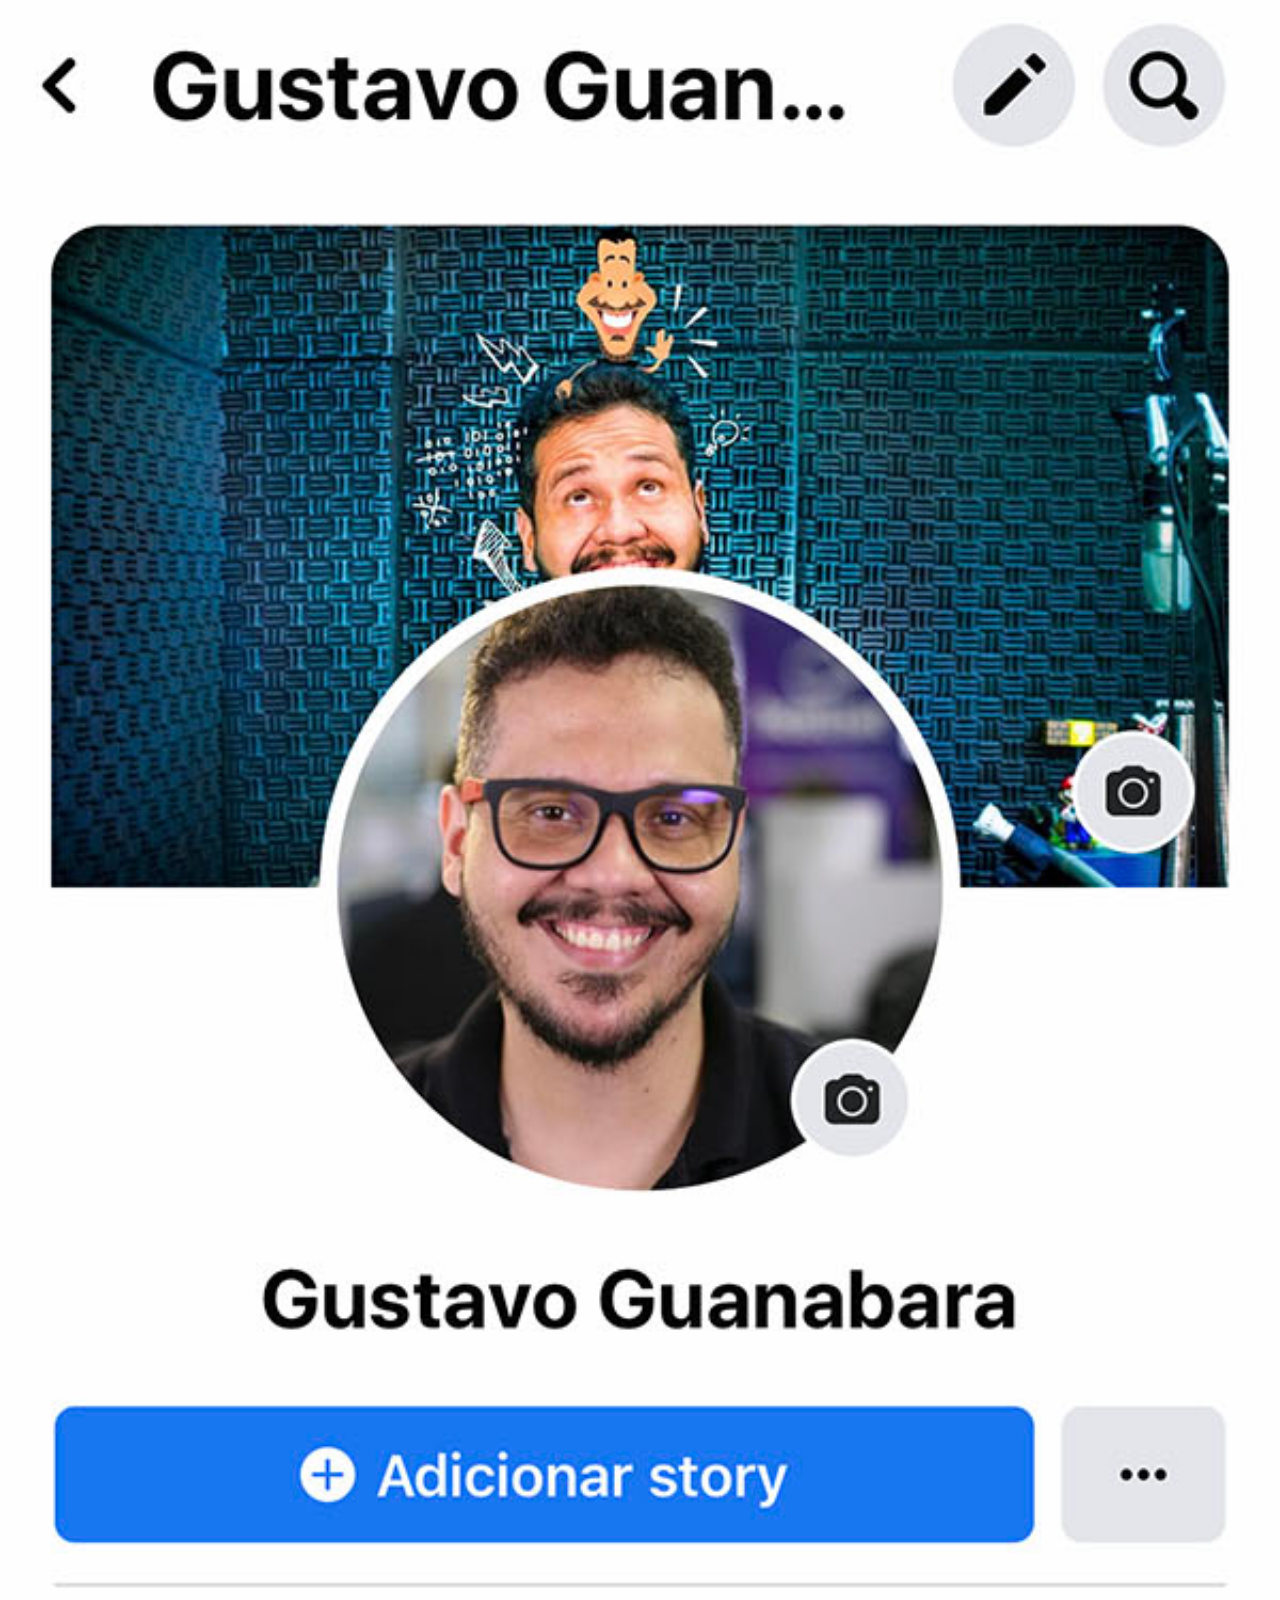
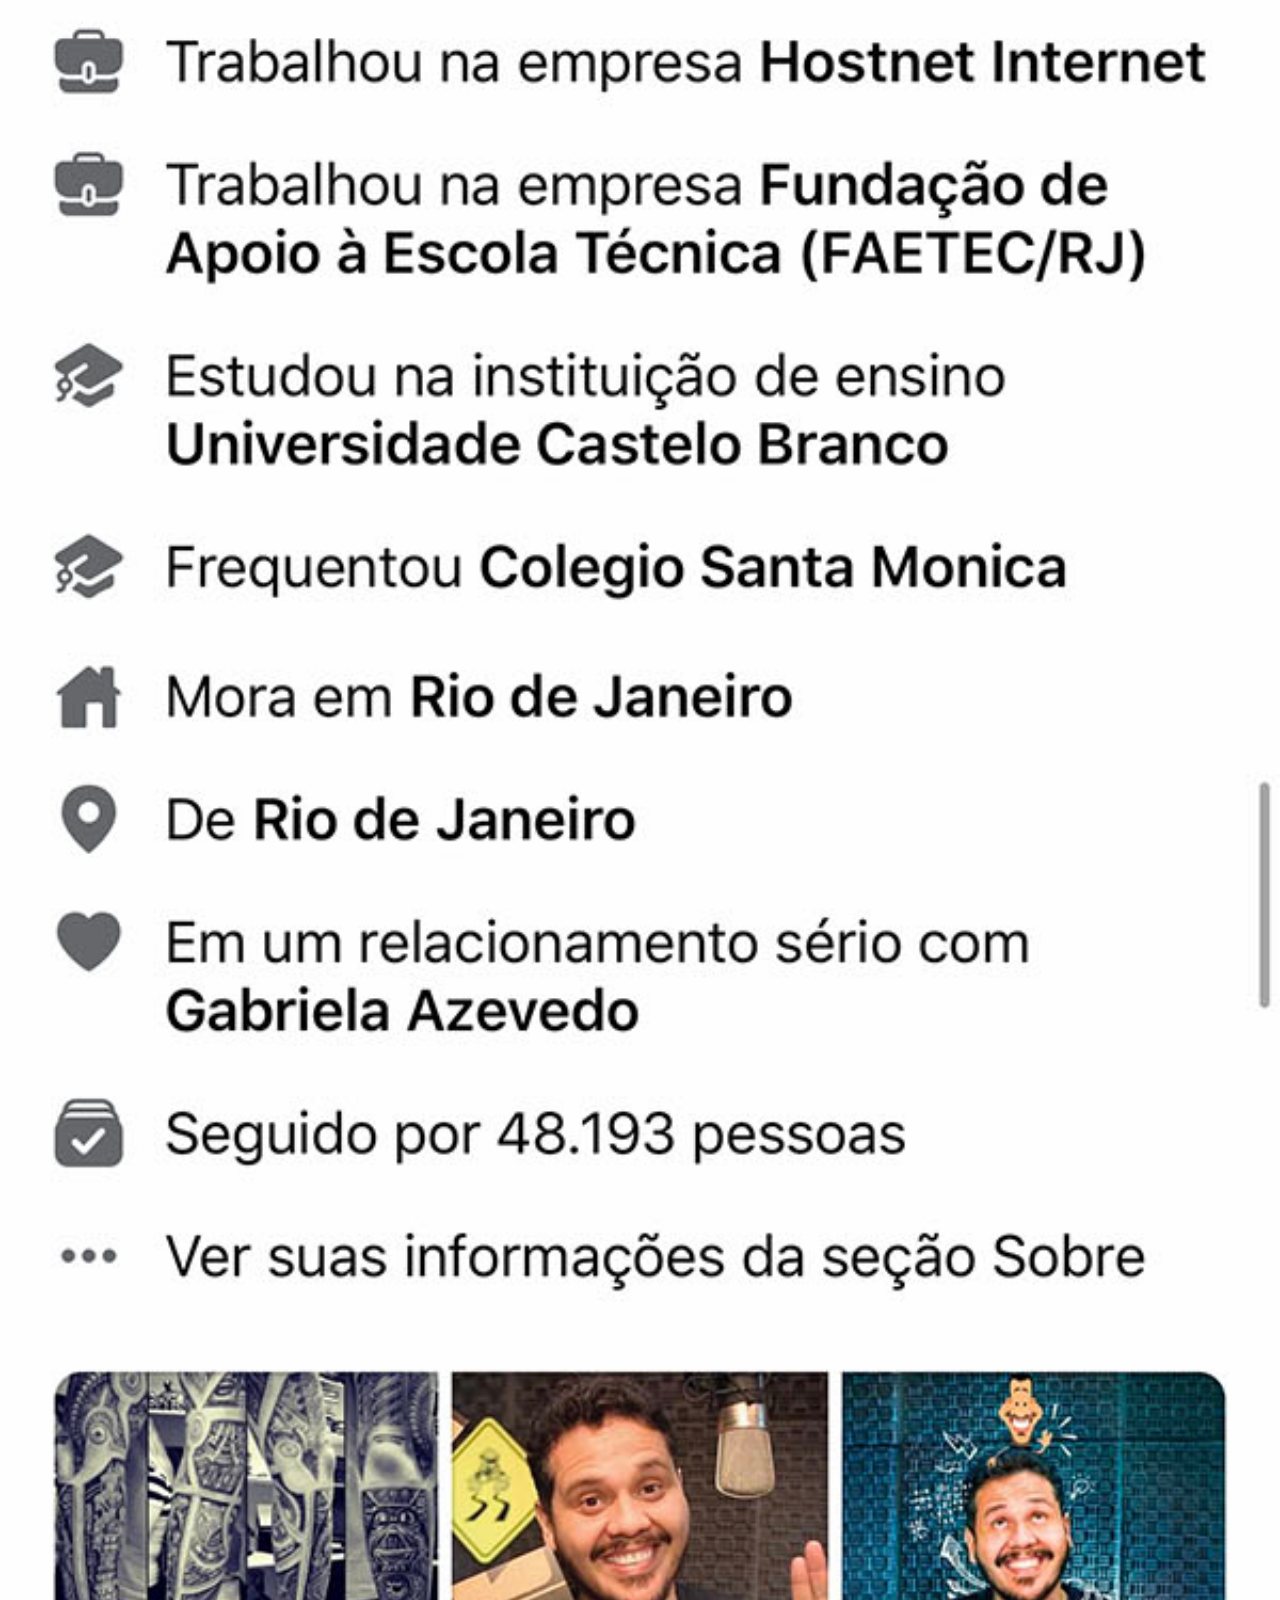
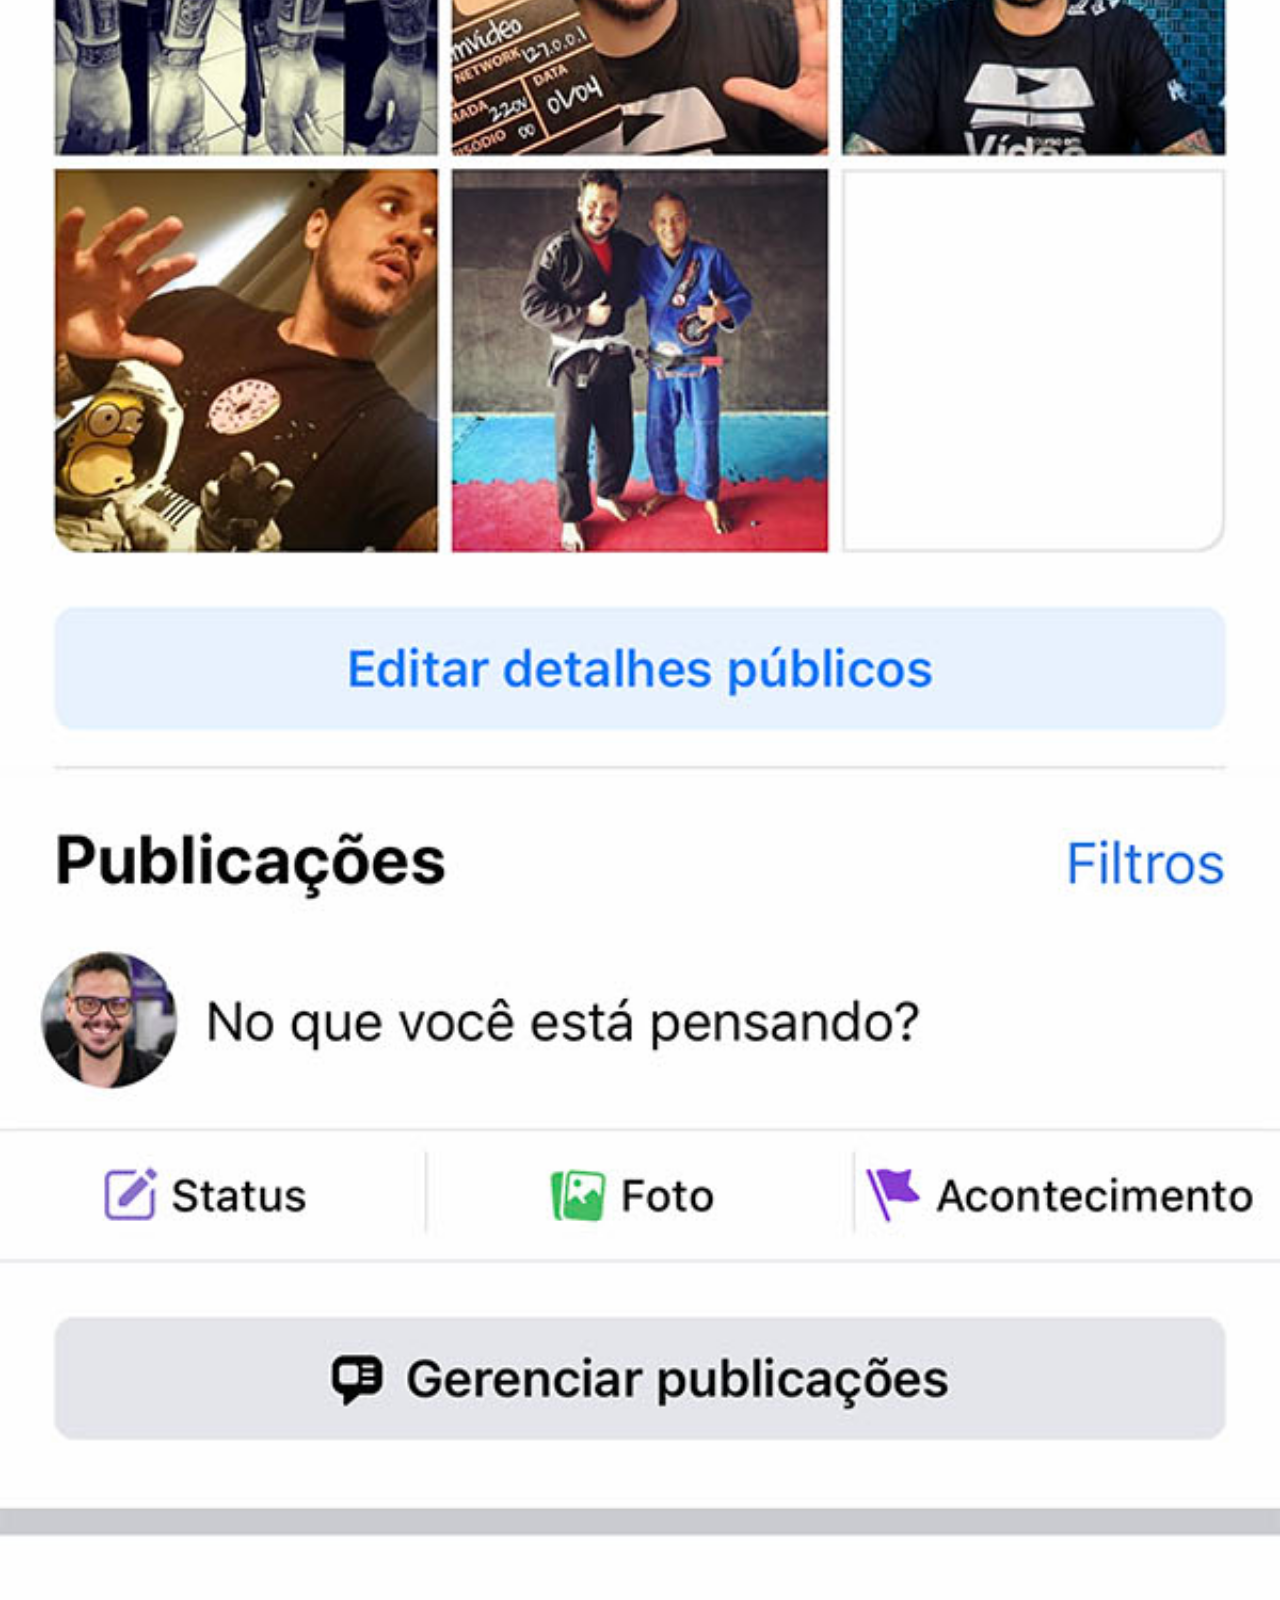
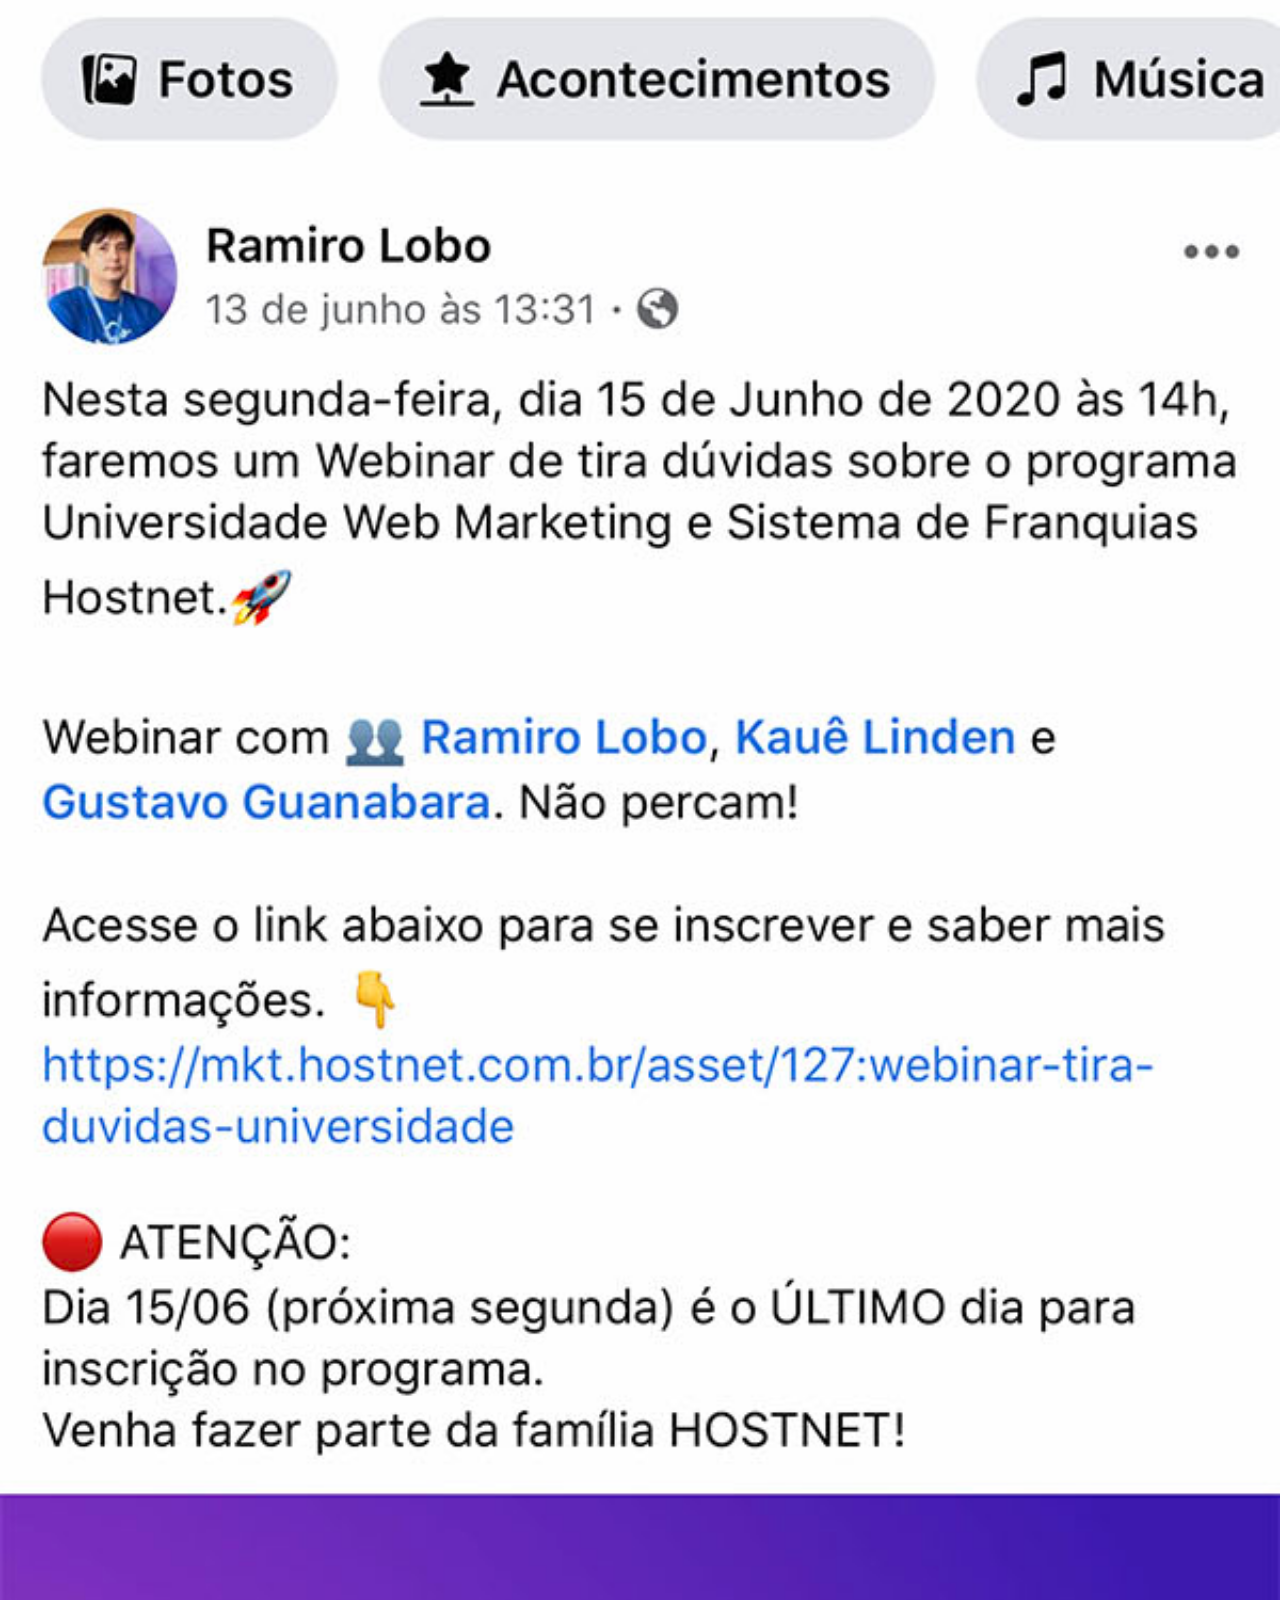
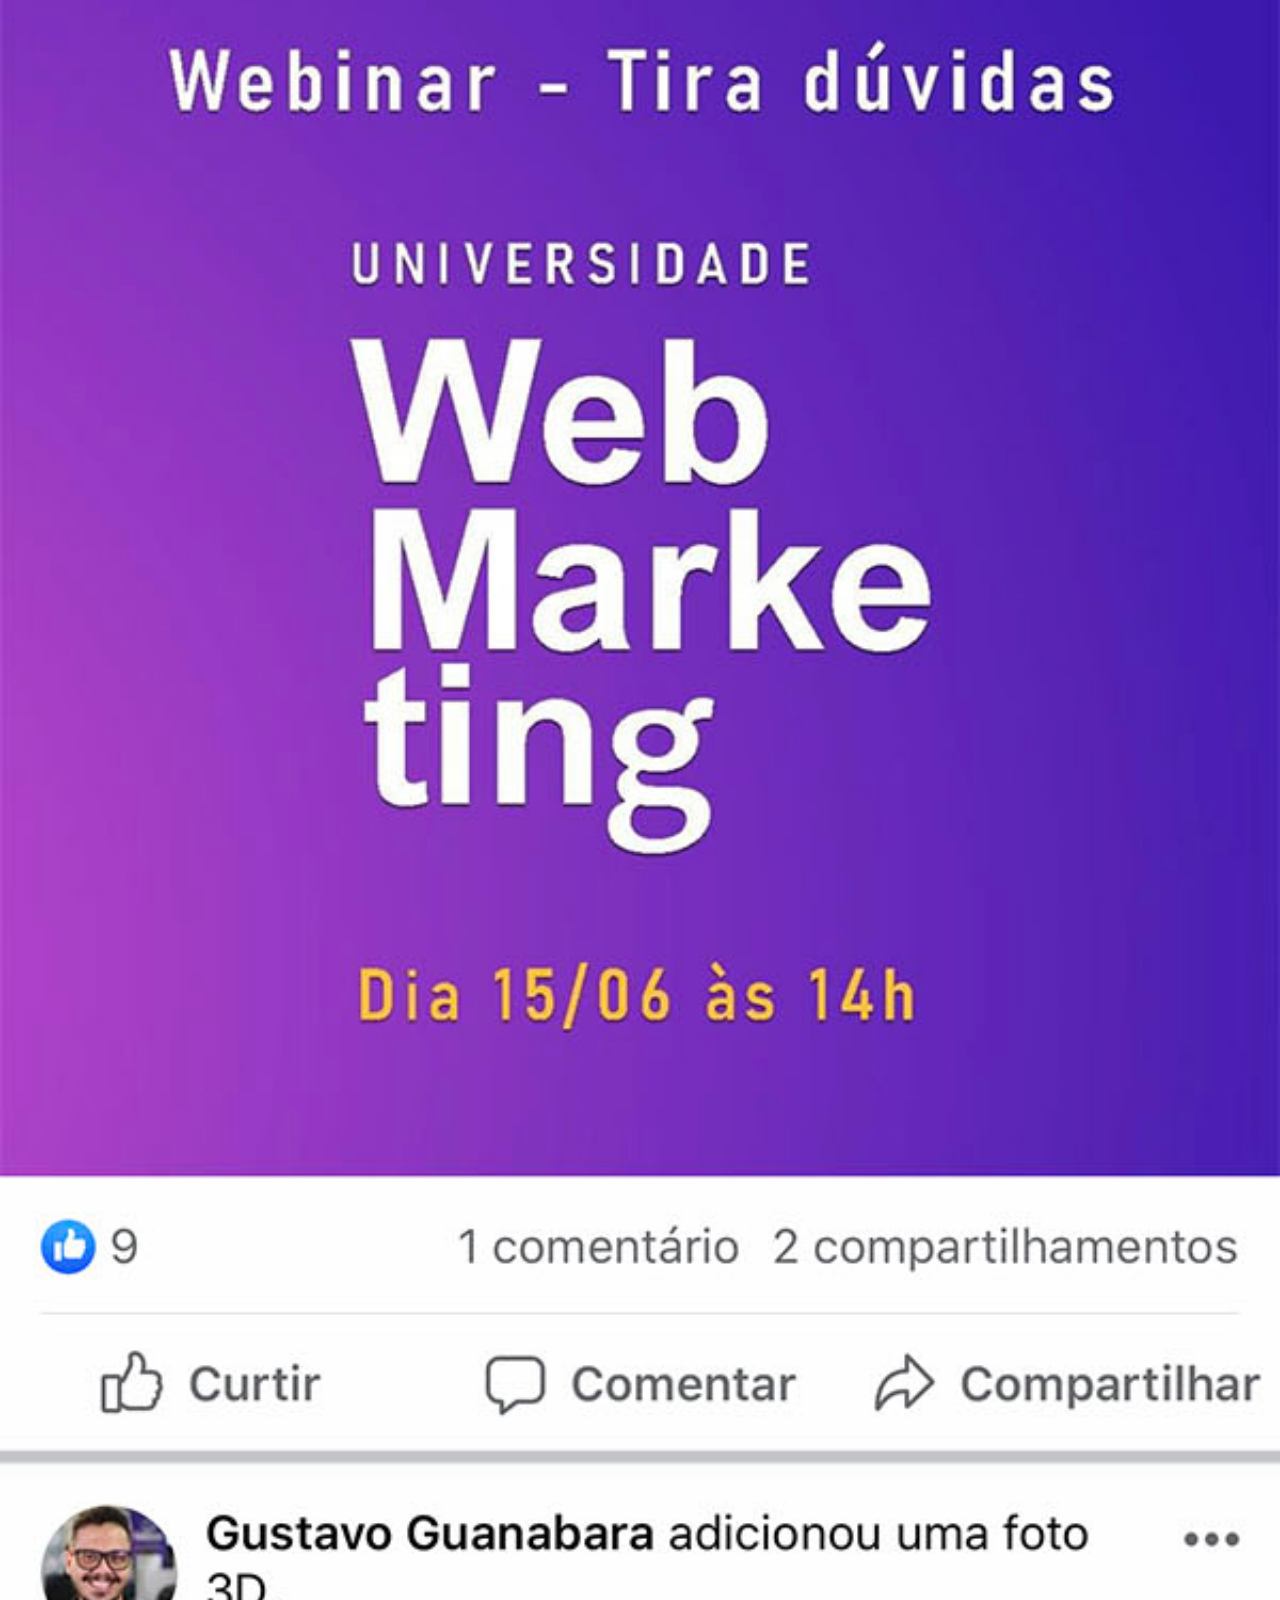
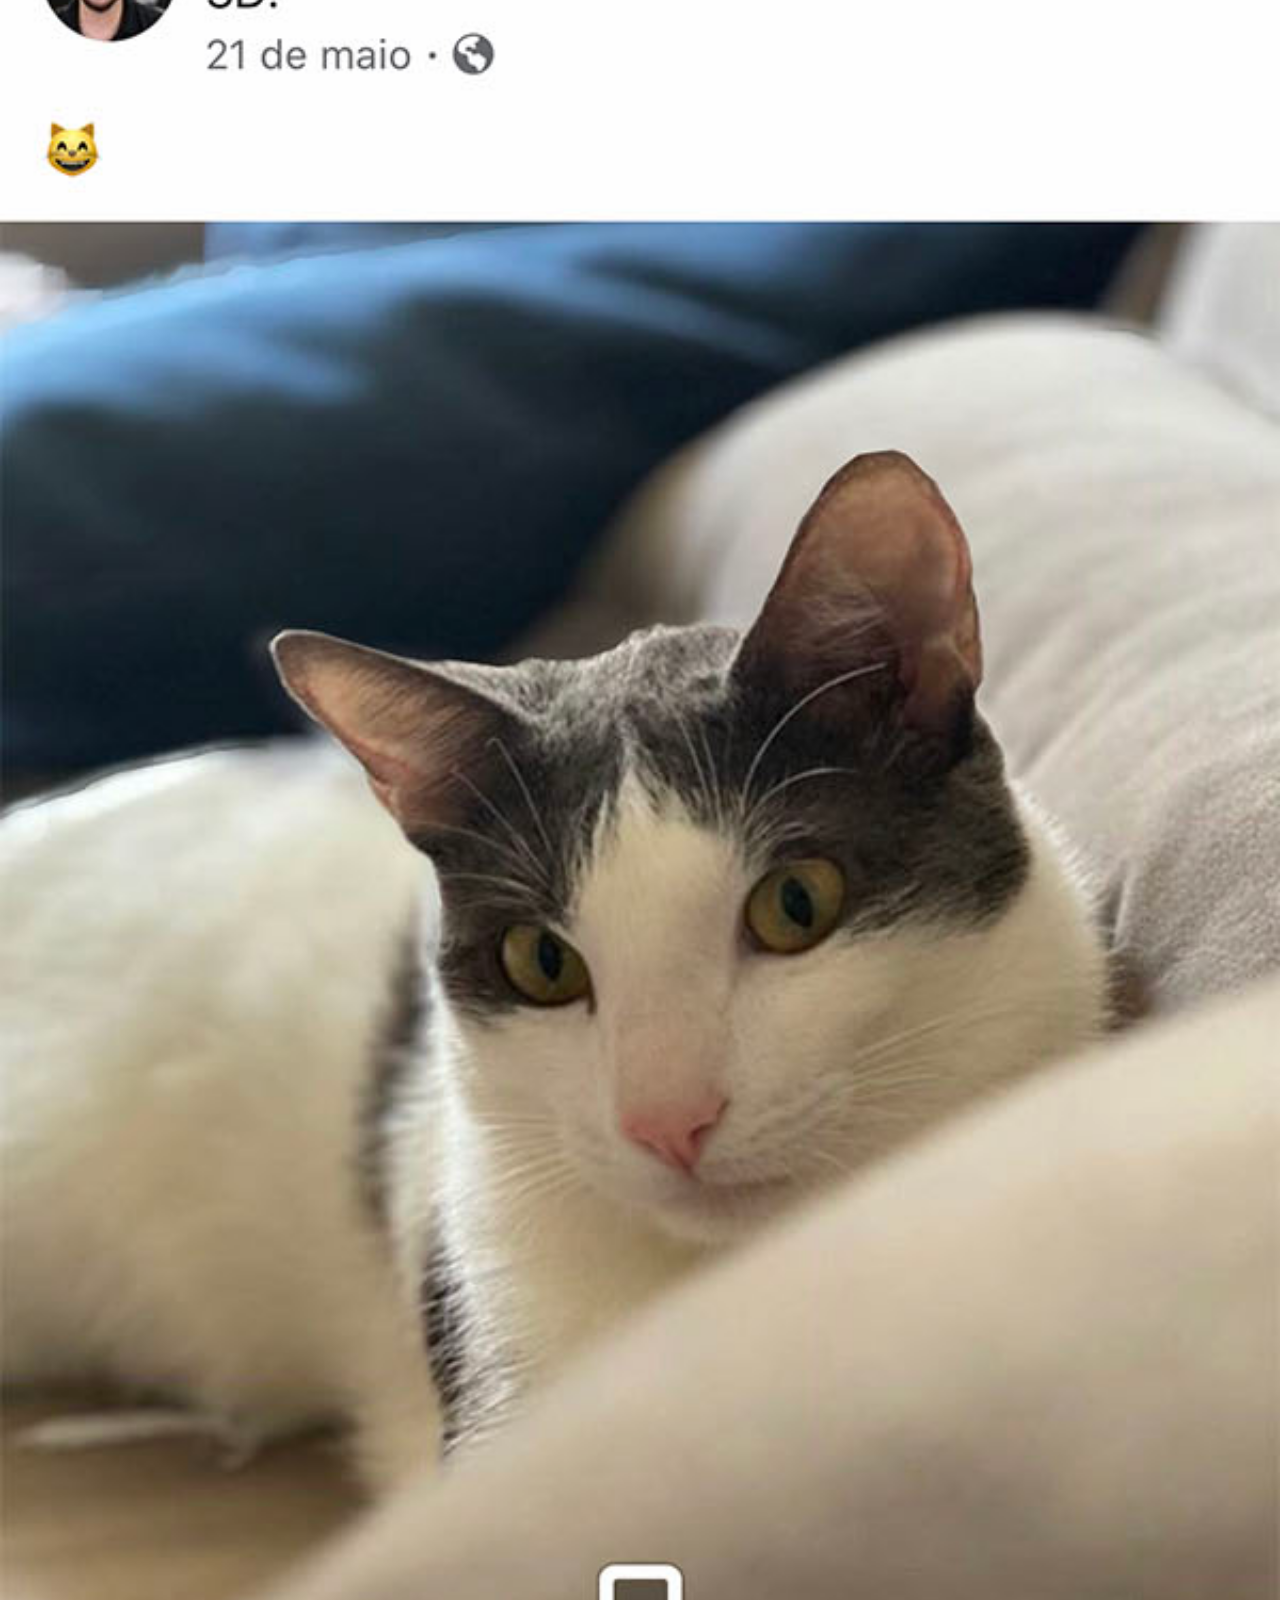
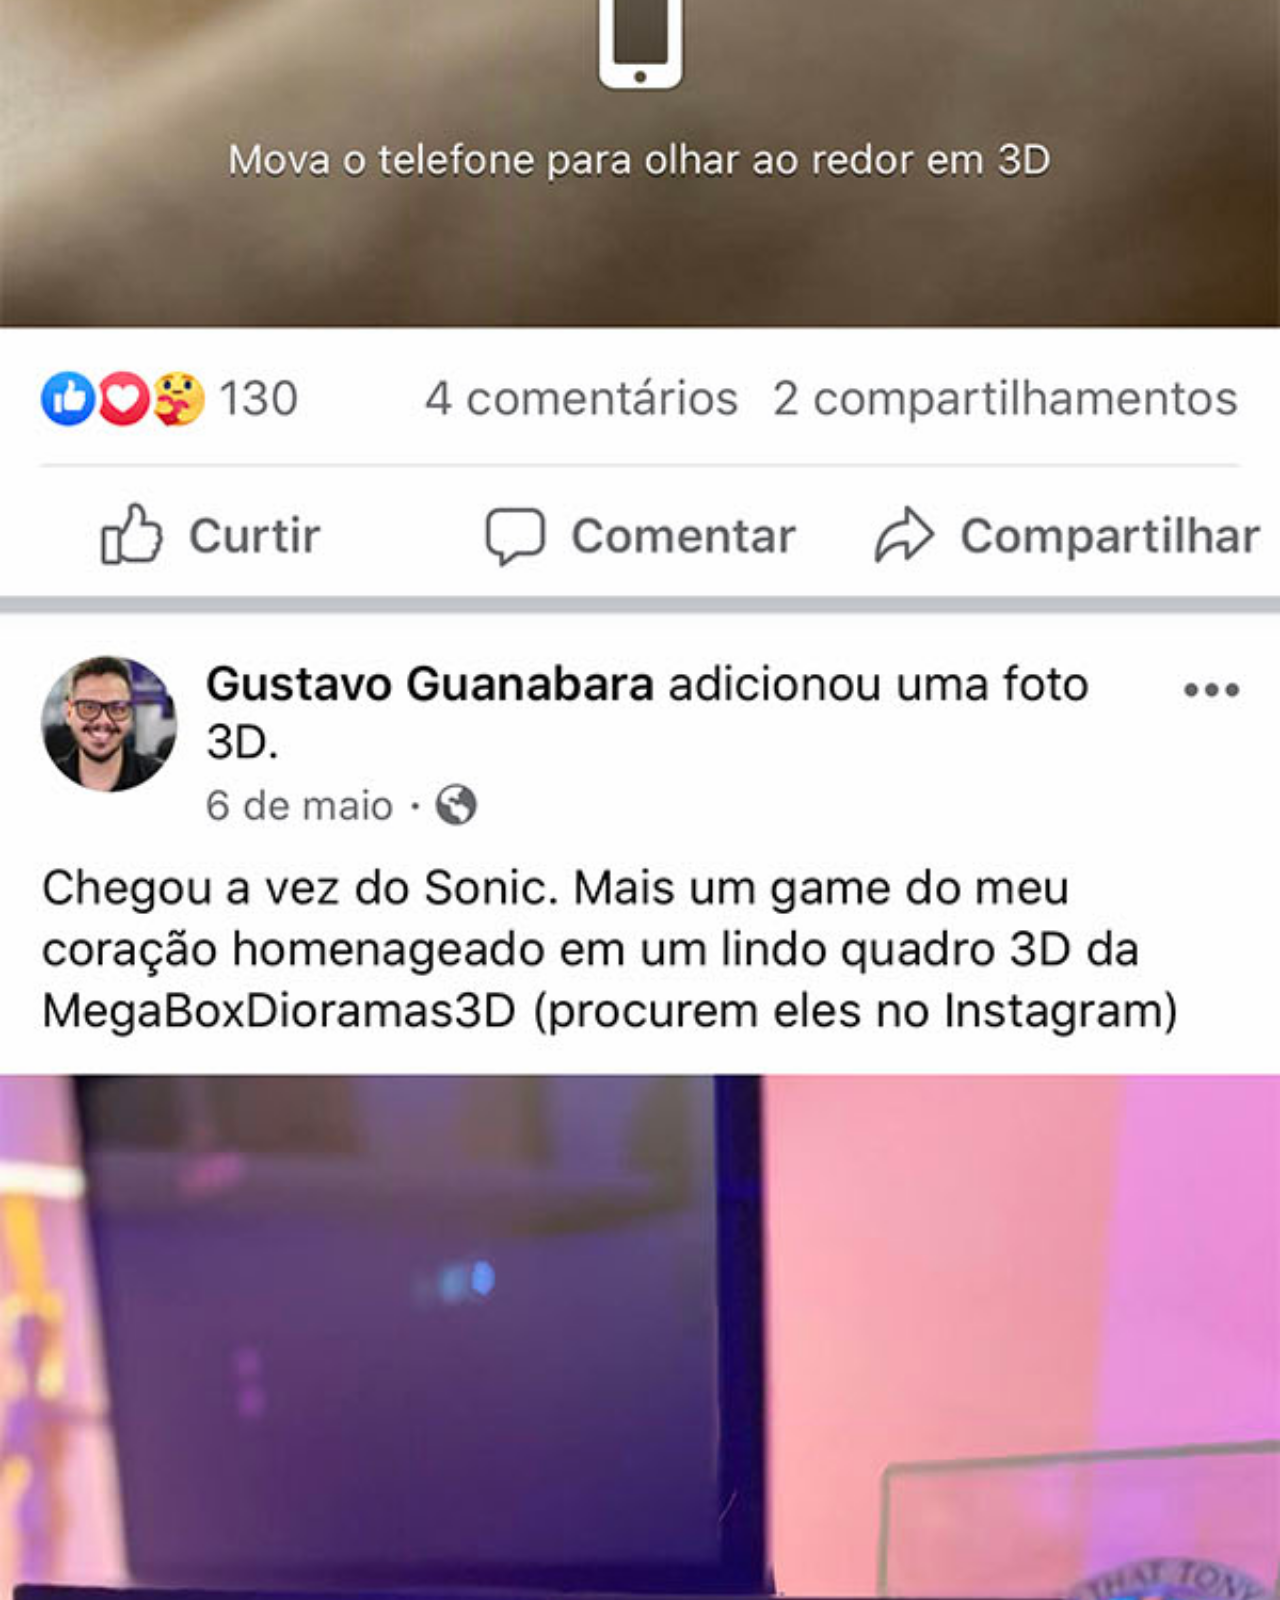
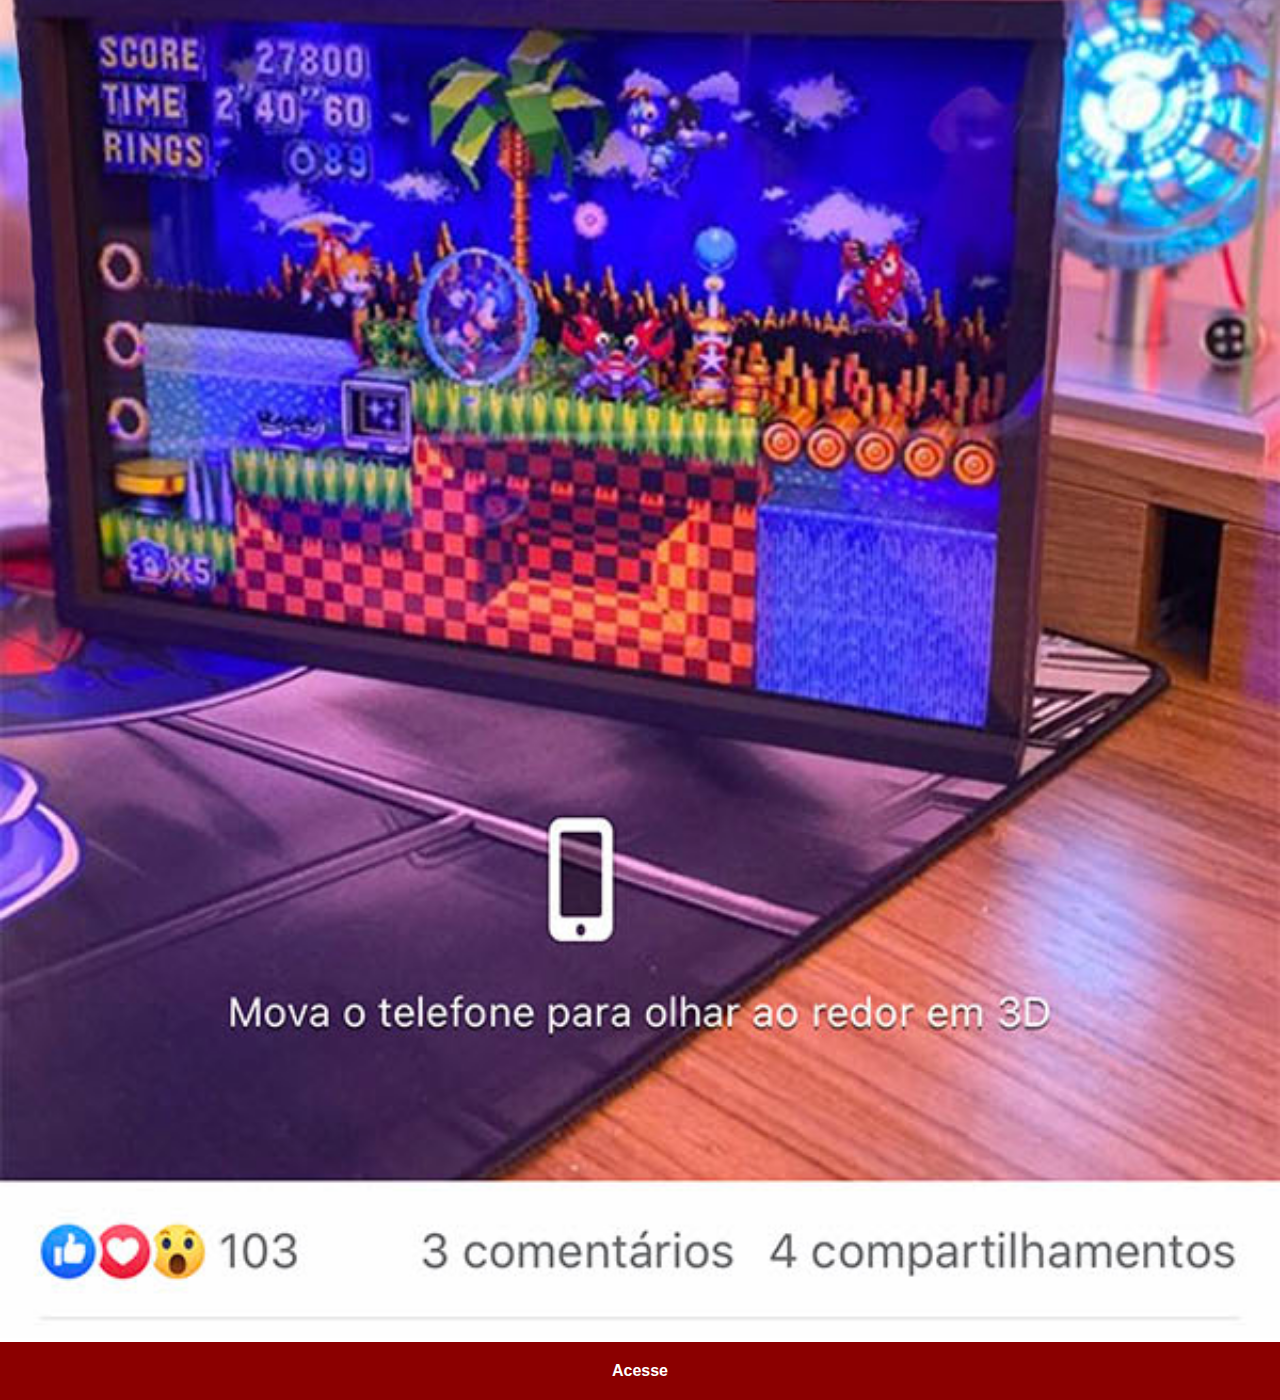
==== facebook.html @ f274ee56 "atualização social" ====
<!DOCTYPE html>
<html lang="pt-br">
<head>
    <meta charset="UTF-8">
    <meta name="viewport" content="width=device-width, initial-scale=1.0">
    <title>Facebook</title>
    <link rel="stylesheet" href="estilos/social.css">
</head>
<body>
    <img src="imagens/tela-facebook.jpg" alt="Facebook">
    <a href="https://www.facebook.com/gustavoguanabara/?locale=pt_BR" target="_blank">Acesse</a>
</body>
</html>
---- estilos/social.css ----
@charset "UTF-8";

*{
    margin: 0px;
    padding: 0px;
    font-family: Arial, Helvetica, sans-serif;
}

::-webkit-scrollbar {
    width: 0px;
    height: 0px;
}

img {
    width: 100vw;
    
}

a {
    display: block;
    background-color: darkred;
    color: white;
    padding: 20px;
    text-align: center;
    font-weight: bolder;
    text-decoration: none;
}

a:hover {
    background-color: red;
}
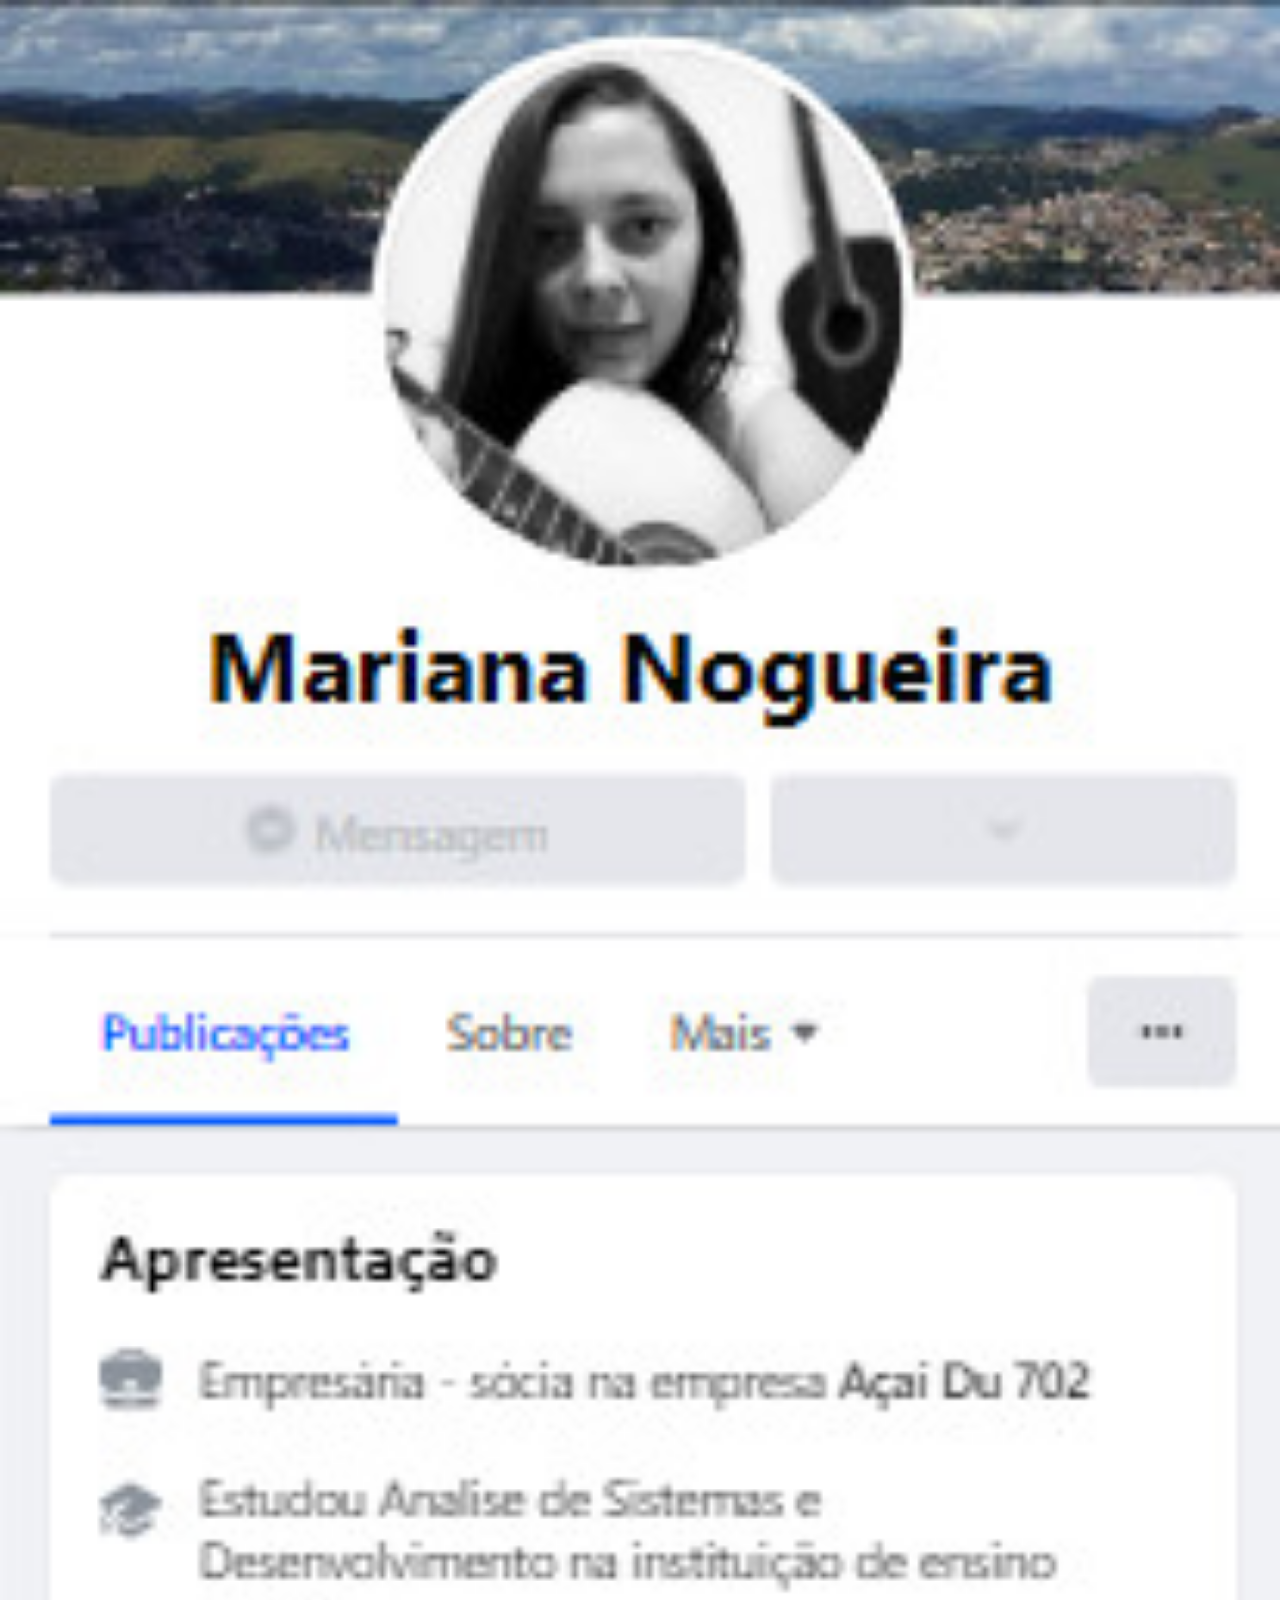
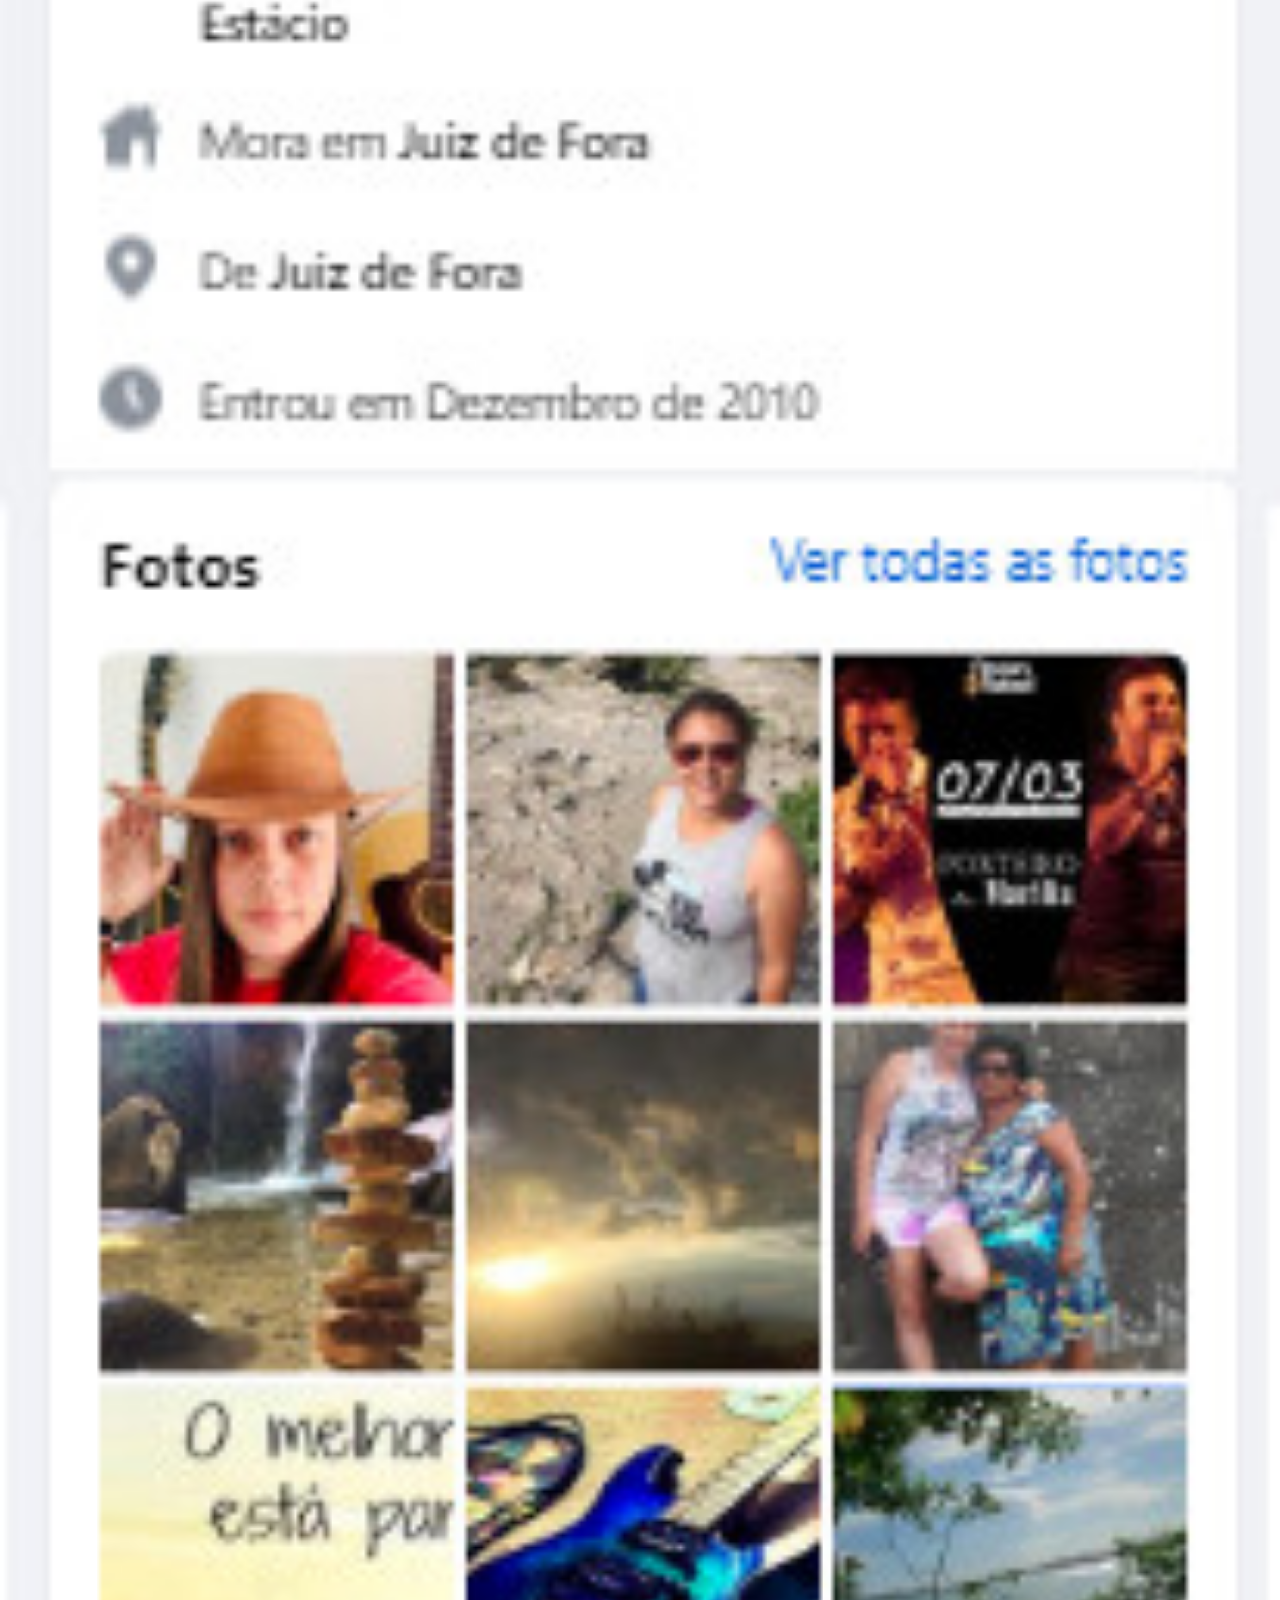
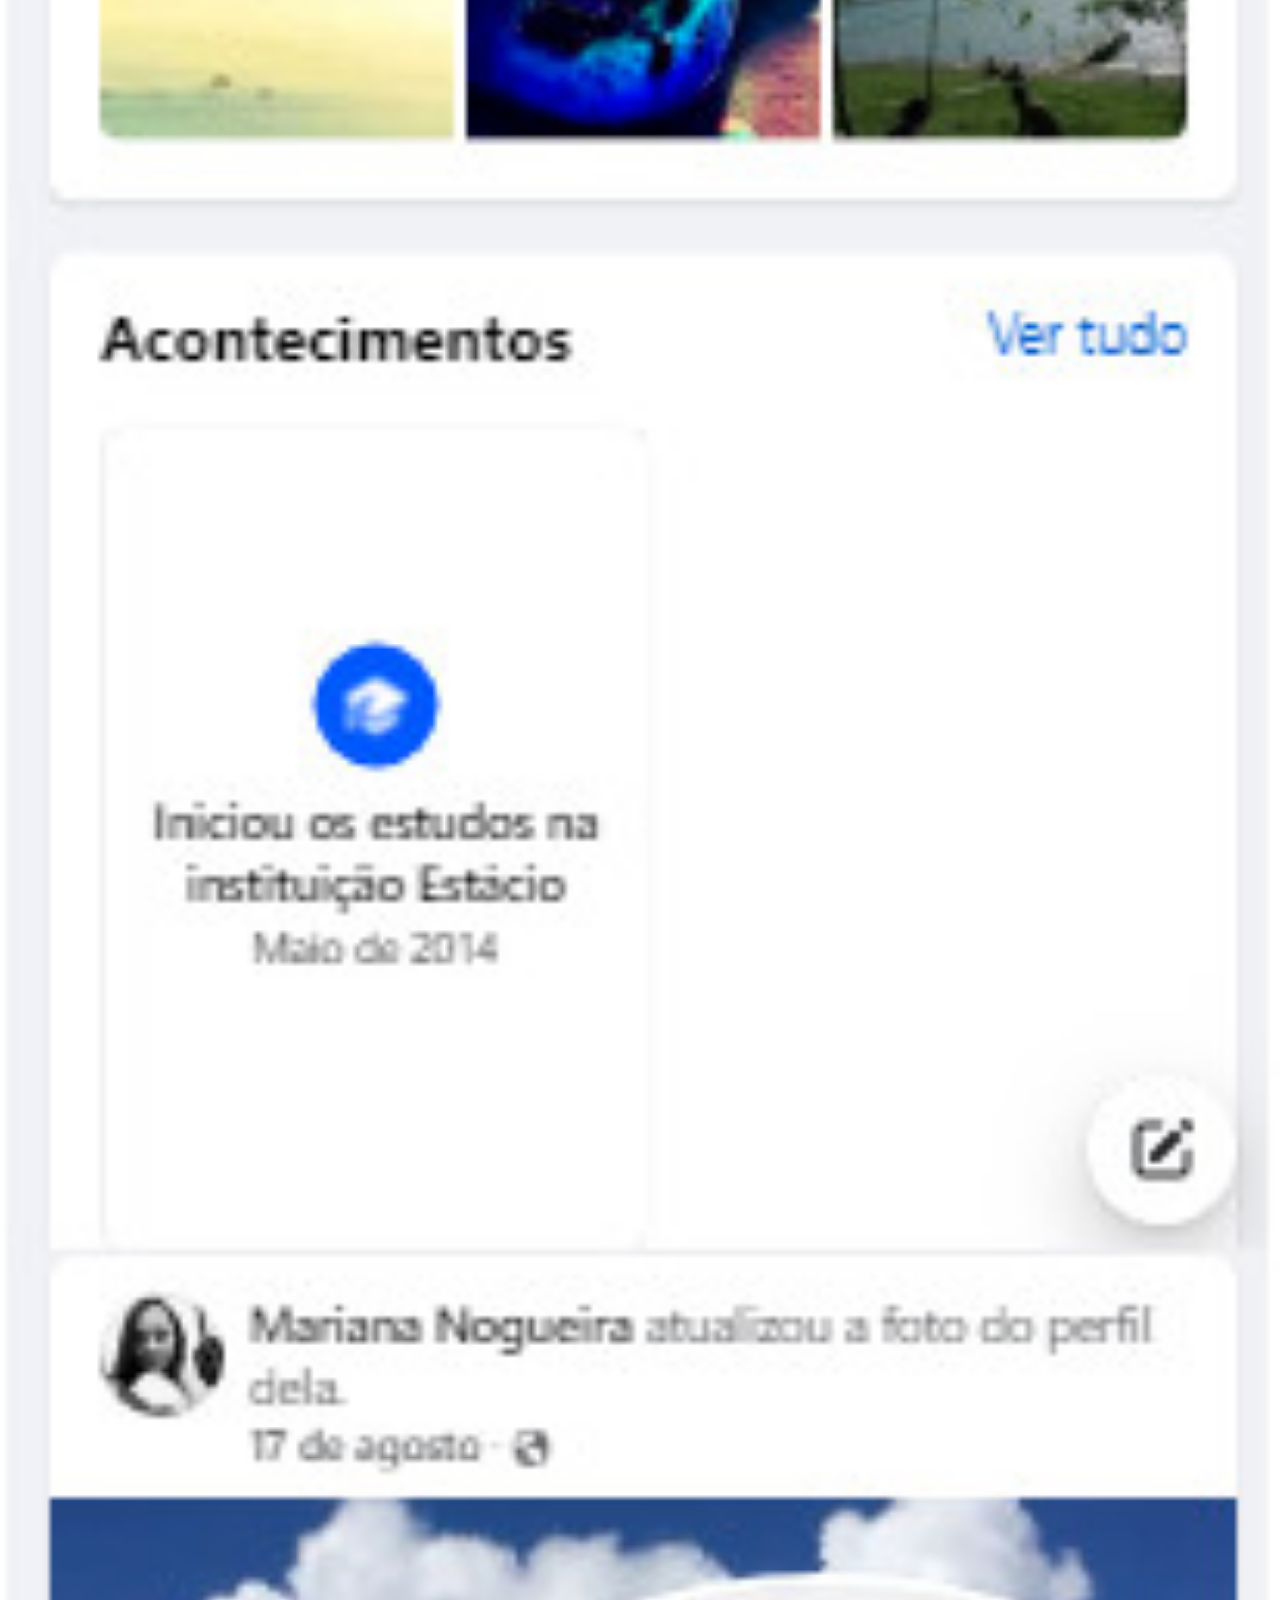
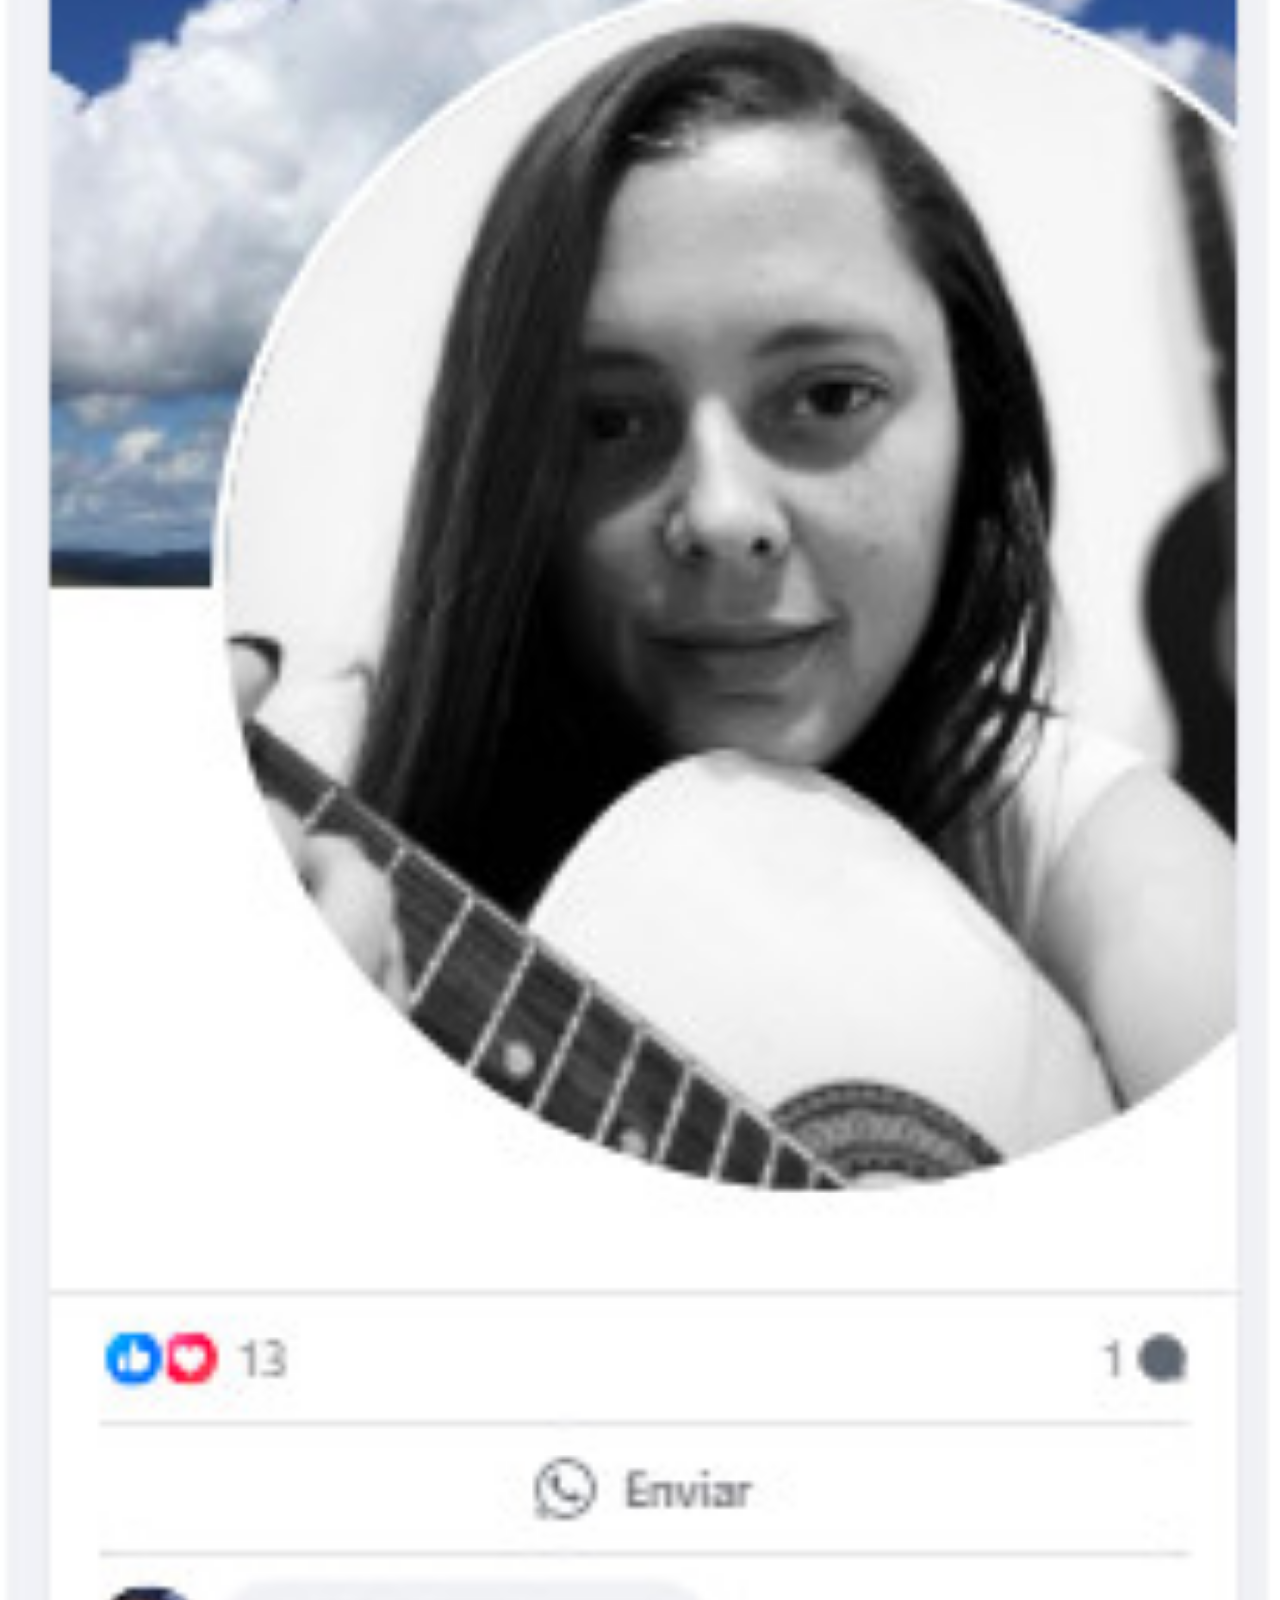
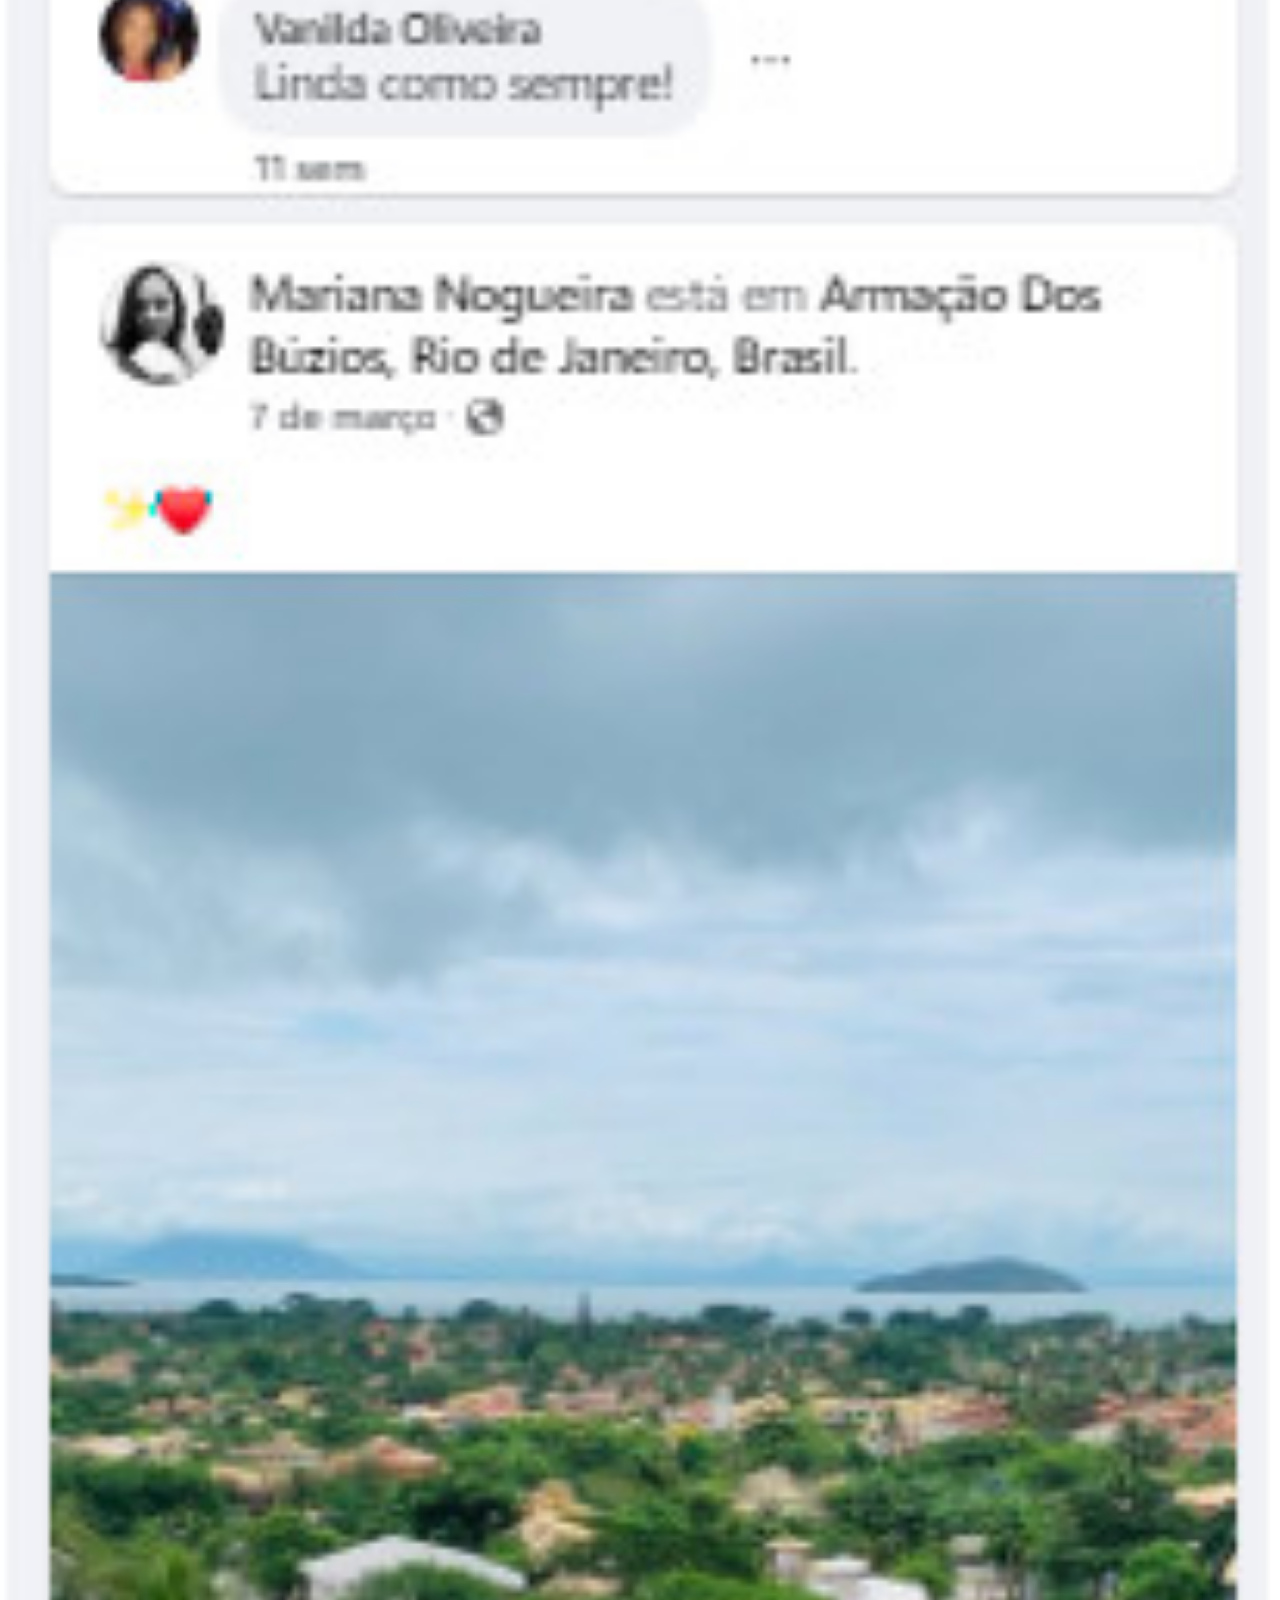
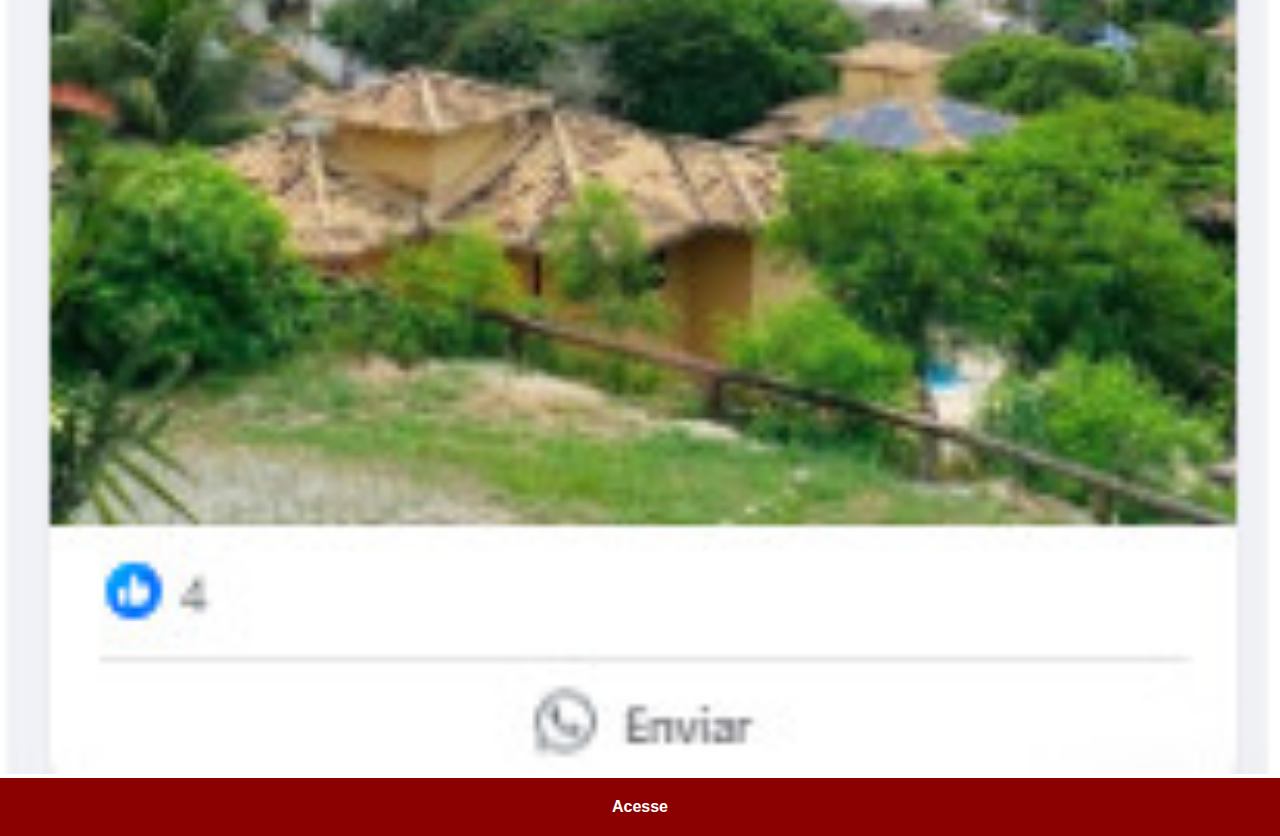
==== commit 7004ff05: "atualização social" ====
--- a/facebook.html
+++ b/facebook.html
@@ -7,7 +7,7 @@
     <link rel="stylesheet" href="estilos/social.css">
 </head>
 <body>
-    <img src="imagens/tela-facebook.jpg" alt="Facebook">
-    <a href="https://www.facebook.com/gustavoguanabara/?locale=pt_BR" target="_blank">Acesse</a>
+    <img src="imagens/facebook.jpg" alt="Facebook">
+    <a href="https://www.facebook.com/mary.nogueira.jf/" target="_blank">Acesse</a>
 </body>
 </html>